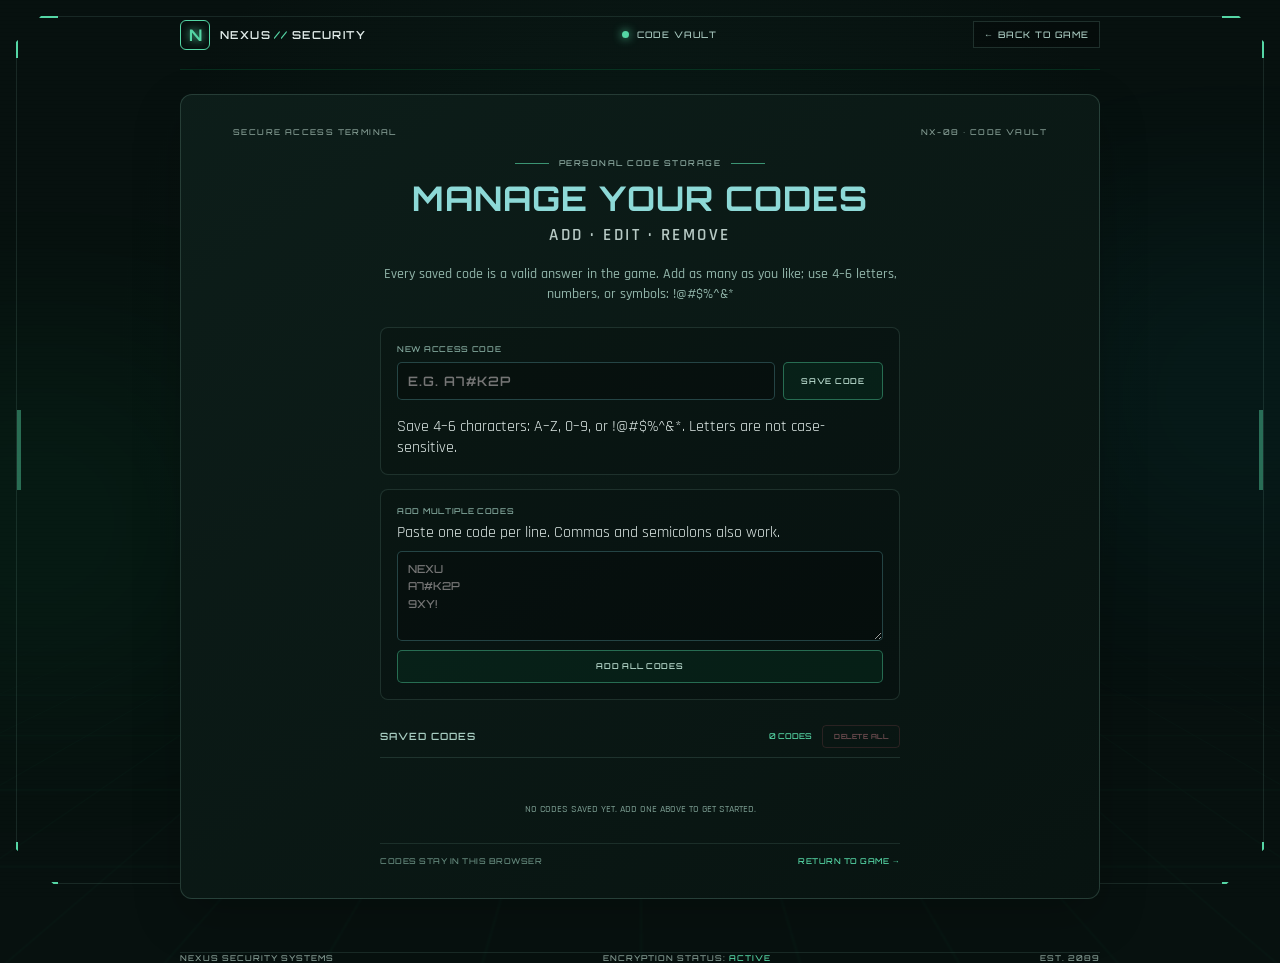
==== codes.html @ 8cc36a63 "make game enter for workshop" ====
<!doctype html>
<html lang="en">

<head>
  <meta charset="utf-8">
  <meta name="viewport" content="width=device-width, initial-scale=1">
  <meta name="theme-color" content="#020c0a">
  <meta name="description" content="Add, edit, and remove your saved secret codes.">
  <title>Code Manager — NEXUS Security</title>
  <link rel="preconnect" href="https://fonts.googleapis.com">
  <link rel="preconnect" href="https://fonts.gstatic.com" crossorigin>
  <link
    href="https://fonts.googleapis.com/css2?family=Orbitron:wght@400;500;600;700;800&family=Rajdhani:wght@400;500;600;700&display=swap"
    rel="stylesheet">
  <link rel="stylesheet" href="css/style.css">
</head>

<body>
  <canvas class="matrix-canvas" id="matrix-canvas" aria-hidden="true"></canvas>
  <div class="ambient ambient--left" aria-hidden="true"></div>
  <div class="ambient ambient--right" aria-hidden="true"></div>
  <div class="scanlines" aria-hidden="true"></div>
  <div class="grid-floor" aria-hidden="true"></div>
  <div class="screen-frame" aria-hidden="true">
    <span class="frame-corner frame-corner--tl"></span>
    <span class="frame-corner frame-corner--tr"></span>
    <span class="frame-corner frame-corner--bl"></span>
    <span class="frame-corner frame-corner--br"></span>
    <span class="frame-light frame-light--left"></span>
    <span class="frame-light frame-light--right"></span>
  </div>

  <main class="app-shell code-manager-shell">
    <header class="topbar">
      <a class="brand" href="index.html" aria-label="NEXUS home">
        <span class="brand-mark" aria-hidden="true">N</span>
        <span class="brand-name">NEXUS<span>//</span>SECURITY</span>
      </a>
      <div class="system-status"><span class="status-dot"></span><span>CODE VAULT</span></div>
      <a class="sound-toggle manager-back-link" href="index.html">← BACK TO GAME</a>
    </header>

    <section class="code-manager-panel" aria-labelledby="manager-title">
      <div class="panel-topline" aria-hidden="true"><span>SECURE ACCESS TERMINAL</span><span>NX-08 · CODE VAULT</span></div>
      <div class="eyebrow"><span class="eyebrow-line"></span> PERSONAL CODE STORAGE <span class="eyebrow-line"></span></div>
      <h1 id="manager-title">MANAGE YOUR CODES</h1>
      <p class="subtitle">ADD · EDIT · REMOVE</p>
      <p class="manager-help">Every saved code is a valid answer in the game. Add as many as you like; use 4–6 letters, numbers, or symbols: !@#$%^&amp;*</p>

      <form class="code-editor-form" id="code-form" autocomplete="off">
        <label for="code-value" id="editor-label">NEW ACCESS CODE</label>
        <div class="code-editor-controls">
          <input id="code-value" name="code" type="text" maxlength="6" inputmode="text"
            autocapitalize="characters" spellcheck="false"
            placeholder="E.G. A7#K2P" aria-describedby="code-format">
          <button class="new-code-button" id="save-code" type="submit">SAVE CODE</button>
          <button class="new-code-button editor-cancel" id="cancel-edit" type="button" hidden>CANCEL</button>
        </div>
        <p id="code-format" class="vault-help">Save 4–6 characters: A–Z, 0–9, or !@#$%^&amp;*. Letters are not case-sensitive.</p>
      </form>

      <form class="bulk-code-form" id="bulk-code-form" autocomplete="off">
        <label for="bulk-code-value">ADD MULTIPLE CODES</label>
        <p class="vault-help">Paste one code per line. Commas and semicolons also work.</p>
        <textarea id="bulk-code-value" rows="4" spellcheck="false"
          placeholder="NEXU&#10;A7#K2P&#10;9XY!"></textarea>
        <button class="new-code-button bulk-save-button" type="submit">ADD ALL CODES</button>
      </form>

      <div class="manager-list-heading">
        <h2>SAVED CODES</h2>
        <div class="manager-list-actions">
          <span id="manager-count">0 CODES</span>
          <button class="code-action code-action--remove delete-all-button" id="delete-all-codes"
            type="button" disabled>DELETE ALL</button>
        </div>
      </div>
      <p class="manager-message" id="manager-message" role="status" aria-live="polite"></p>
      <ul class="managed-codes" id="managed-codes" aria-label="Saved codes"></ul>
      <p class="manager-empty" id="manager-empty">NO CODES SAVED YET. ADD ONE ABOVE TO GET STARTED.</p>

      <div class="manager-footer">
        <span>CODES STAY IN THIS BROWSER</span>
        <a href="index.html">RETURN TO GAME →</a>
      </div>
    </section>

    <footer class="footer"><span>NEXUS SECURITY SYSTEMS</span><span>ENCRYPTION STATUS:
        <strong>ACTIVE</strong></span><span>EST. 2089</span></footer>
  </main>

  <script src="js/codes.js"></script>
</body>

</html>
---- css/style.css ----
:root {
  color-scheme: dark;
  --bg: #020a08;
  --panel: rgba(3, 17, 15, .95);
  --green: #00ff83;
  --green-soft: #05c875;
  --cyan: #00f5ff;
  --text: #d7efea;
  --muted: #77968e;
  --line: rgba(0, 255, 131, .19);
  --mono: "Orbitron", "Arial", sans-serif;
  --body: "Rajdhani", "Arial", sans-serif;
}

* {
  box-sizing: border-box;
}

html {
  overflow-x: clip;
}

body {
  min-width: 320px;
  min-height: 100vh;
  margin: 0;
  overflow-x: hidden;
  background:
    radial-gradient(ellipse at 50% 88%, rgba(0, 255, 117, .12), transparent 40%),
    radial-gradient(ellipse at 50% 38%, rgba(0, 78, 62, .2), transparent 48%),
    var(--bg);
  color: var(--text);
  font-family: var(--body);
}

button,
select,
input {
  font: inherit;
}

button {
  color: inherit;
}

button:focus-visible,
select:focus-visible,
input:focus-visible {
  outline: 2px solid var(--cyan);
  outline-offset: 3px;
}

.matrix-canvas {
  position: fixed;
  inset: 0;
  width: 100%;
  height: 100%;
  opacity: .43;
  pointer-events: none;
}

.scanlines {
  position: fixed;
  inset: 0;
  z-index: 1;
  pointer-events: none;
  opacity: .13;
  background: repeating-linear-gradient(0deg, transparent 0 3px, rgba(0, 0, 0, .4) 4px);
}

.ambient {
  position: fixed;
  z-index: 0;
  width: 30vw;
  height: 40vh;
  pointer-events: none;
  filter: blur(80px);
  opacity: .12;
}

.ambient--left {
  left: -12vw;
  top: 38%;
  background: #00ff83;
}

.ambient--right {
  right: -12vw;
  top: 24%;
  background: #00eaff;
}

.grid-floor {
  position: fixed;
  z-index: 0;
  left: -30%;
  bottom: -34vh;
  width: 160%;
  height: 63vh;
  transform: perspective(350px) rotateX(58deg);
  transform-origin: center top;
  opacity: .25;
  background-image:
    linear-gradient(rgba(0, 255, 131, .35) 1px, transparent 1px),
    linear-gradient(90deg, rgba(0, 255, 131, .35) 1px, transparent 1px);
  background-size: 64px 42px;
  mask-image: linear-gradient(transparent, #000 22%, #000 74%, transparent);
  animation: floor-glow 4s ease-in-out infinite alternate;
}

@keyframes floor-glow {
  from {
    opacity: .16;
  }

  to {
    opacity: .34;
  }
}

.screen-frame {
  position: fixed;
  z-index: 1;
  inset: 16px;
  border: 1px solid rgba(0, 255, 131, .28);
  pointer-events: none;
  clip-path: polygon(0 3%, 2% 0, 98% 0, 100% 3%, 100% 96%, 97% 100%, 3% 100%, 0 96%);
}

.frame-corner {
  position: absolute;
  width: 42px;
  height: 42px;
  border-color: var(--green);
  border-style: solid;
  filter: drop-shadow(0 0 5px var(--green));
}

.frame-corner--tl {
  top: -1px;
  left: -1px;
  border-width: 2px 0 0 2px;
}

.frame-corner--tr {
  top: -1px;
  right: -1px;
  border-width: 2px 2px 0 0;
}

.frame-corner--bl {
  bottom: -1px;
  left: -1px;
  border-width: 0 0 2px 2px;
}

.frame-corner--br {
  bottom: -1px;
  right: -1px;
  border-width: 0 2px 2px 0;
}

.frame-light {
  position: absolute;
  top: 50%;
  width: 4px;
  height: 80px;
  transform: translateY(-50%);
  background: var(--green);
  box-shadow: 0 0 9px 3px rgba(0, 255, 131, .62);
}

.frame-light--left {
  left: 0;
}

.frame-light--right {
  right: 0;
}

.app-shell {
  position: relative;
  z-index: 2;
  width: min(760px, calc(100% - 64px));
  min-height: 100vh;
  margin: auto;
  display: grid;
  grid-template-columns: minmax(0, 1fr);
  grid-template-rows: 64px 1fr 38px;
  gap: 20px;
}

.topbar {
  grid-column: 1 / -1;
  display: flex;
  align-items: center;
  justify-content: space-between;
  border-bottom: 1px solid rgba(0, 255, 131, .12);
}

.brand {
  display: inline-flex;
  align-items: center;
  gap: 10px;
  text-decoration: none;
  color: var(--text);
}

.brand-mark {
  display: grid;
  place-items: center;
  width: 30px;
  height: 30px;
  border: 1px solid var(--green);
  color: var(--green);
  font: 700 16px var(--mono);
  clip-path: polygon(20% 0, 100% 0, 100% 80%, 80% 100%, 0 100%, 0 20%);
  text-shadow: 0 0 8px var(--green);
}

.brand-name {
  font: 600 11px var(--mono);
  letter-spacing: 1.4px;
}

.brand-name span {
  color: var(--green);
  padding: 0 3px;
}

.system-status,
.sound-toggle {
  display: flex;
  align-items: center;
  gap: 8px;
  font: 500 9px var(--mono);
  letter-spacing: 1px;
  color: #a4c4bb;
}

.status-dot {
  width: 7px;
  height: 7px;
  border-radius: 50%;
  background: var(--green);
  box-shadow: 0 0 10px var(--green);
  animation: pulse 1.5s infinite;
}

@keyframes pulse {
  50% {
    opacity: .45;
    box-shadow: 0 0 3px var(--green);
  }
}

.sound-toggle {
  padding: 7px 10px;
  border: 1px solid var(--line);
  background: rgba(0, 0, 0, .25);
  cursor: pointer;
  transition: .2s;
}

.sound-toggle:hover,
.sound-toggle[aria-pressed="true"] {
  border-color: var(--green);
  color: var(--green);
}

.sound-icon {
  font-size: 16px;
}

.game-panel {
  position: relative;
  align-self: center;
  min-width: 0;
  padding: 24px clamp(22px, 4vw, 48px) 20px;
  border: 1px solid rgba(0, 244, 255, .57);
  background: linear-gradient(145deg, rgba(4, 27, 23, .95), rgba(2, 15, 13, .97) 45%, rgba(3, 22, 18, .97));
  box-shadow: 0 0 24px rgba(0, 245, 255, .15), inset 0 0 32px rgba(0, 255, 131, .035);
  clip-path: polygon(0 5%, 6% 0, 43% 0, 45% 1.3%, 55% 1.3%, 57% 0, 94% 0, 100% 5%, 100% 95%, 94% 100%, 6% 100%, 0 95%);
}

.game-panel::before {
  content: "";
  position: absolute;
  inset: 4px;
  border: 1px solid rgba(0, 255, 131, .23);
  clip-path: inherit;
  pointer-events: none;
}

.panel-topline,
.panel-bottomline {
  position: relative;
  z-index: 1;
  display: flex;
  justify-content: space-between;
  color: #56867a;
  font: 500 8px var(--mono);
  letter-spacing: 1.4px;
}

.panel-bottomline {
  justify-content: center;
  align-items: center;
  gap: 10px;
  margin-top: 16px;
  color: #438174;
}

.panel-bottomline span:first-child,
.panel-bottomline span:last-child {
  width: 45px;
  height: 1px;
  background: var(--green);
  opacity: .7;
}

.panel-bracket {
  position: absolute;
  z-index: 1;
  width: 23px;
  height: 23px;
  border-color: var(--cyan);
  border-style: solid;
  filter: drop-shadow(0 0 5px var(--cyan));
}

.panel-bracket--tl {
  top: 3px;
  left: 3px;
  border-width: 2px 0 0 2px;
}

.panel-bracket--tr {
  top: 3px;
  right: 3px;
  border-width: 2px 2px 0 0;
}

.panel-bracket--bl {
  bottom: 3px;
  left: 3px;
  border-width: 0 0 2px 2px;
}

.panel-bracket--br {
  bottom: 3px;
  right: 3px;
  border-width: 0 2px 2px 0;
}

.eyebrow {
  display: flex;
  align-items: center;
  justify-content: center;
  gap: 10px;
  margin-top: 21px;
  color: #5da79c;
  font: 500 8px var(--mono);
  letter-spacing: 2px;
}

.eyebrow-line {
  width: 34px;
  height: 1px;
  background: var(--green);
  opacity: .65;
}

h1 {
  margin: 7px 0 0;
  color: var(--cyan);
  text-align: center;
  font: 700 clamp(22px, 3vw, 34px) var(--mono);
  letter-spacing: 1px;
  text-shadow: 0 0 8px rgba(0, 245, 255, .7), 0 0 24px rgba(0, 245, 255, .26);
}

.subtitle {
  margin: 5px 0 18px;
  color: #b2d0ca;
  text-align: center;
  font: 600 17px var(--body);
  letter-spacing: 2.5px;
}

#guess-form {
  display: flex;
  flex-direction: column;
  align-items: center;
}

.input-caption {
  display: flex;
  justify-content: space-between;
  width: min(100%, 610px);
  margin-bottom: 9px;
  color: #83b1a6;
  font: 500 8px var(--mono);
  letter-spacing: 1.1px;
}

.input-caption span:last-child {
  color: #50796f;
}

.code-inputs {
  display: flex;
  justify-content: center;
  gap: clamp(5px, .75vw, 10px);
  width: 100%;
}

.code-slot {
  width: clamp(30px, 5vw, 53px);
  height: clamp(44px, 6vw, 58px);
  min-width: 0;
  padding: 0;
  border: 1px solid rgba(0, 245, 255, .77);
  border-radius: 8px;
  background: rgba(0, 35, 31, .64);
  color: #e7fffb;
  text-align: center;
  text-transform: uppercase;
  caret-color: var(--green);
  font: 600 clamp(17px, 2.5vw, 25px) var(--mono);
  box-shadow: inset 0 0 11px rgba(0, 245, 255, .07), 0 0 7px rgba(0, 245, 255, .13);
  transition: .18s ease;
}

.code-slot::placeholder {
  color: rgba(194, 229, 222, .76);
  opacity: 1;
}

.code-slot:hover,
.code-slot:focus {
  border-color: var(--cyan);
  box-shadow: 0 0 13px rgba(0, 245, 255, .49), inset 0 0 14px rgba(0, 245, 255, .13);
  outline: none;
}

.code-slot.filled {
  border-color: var(--green);
  box-shadow: inset 0 0 12px rgba(0, 255, 131, .11), 0 0 8px rgba(0, 255, 131, .25);
}

.code-slot.invalid {
  animation: slot-shake .28s ease;
  border-color: #ff5e76;
}

@keyframes slot-shake {
  25% {
    transform: translateX(-3px);
  }

  75% {
    transform: translateX(3px);
  }
}

.enter-button {
  position: relative;
  display: flex;
  align-items: center;
  justify-content: center;
  gap: 12px;
  width: min(260px, 80%);
  height: 49px;
  margin: 19px auto 0;
  border: 2px solid var(--green);
  border-radius: 9px;
  background: linear-gradient(100deg, rgba(0, 255, 131, .07), rgba(0, 255, 131, .16), rgba(0, 255, 131, .07));
  color: #e7fff5;
  cursor: pointer;
  font: 700 19px var(--mono);
  letter-spacing: 2px;
  box-shadow: inset 0 0 17px rgba(0, 255, 131, .1), 0 0 12px rgba(0, 255, 131, .2);
  transition: .2s ease;
}

.enter-button:hover {
  background: rgba(0, 255, 131, .19);
  box-shadow: inset 0 0 22px rgba(0, 255, 131, .18), 0 0 23px rgba(0, 255, 131, .5);
  transform: translateY(-1px);
}

.enter-button:disabled {
  opacity: .72;
  cursor: wait;
  transform: none;
}

.button-arrow {
  font-size: 25px;
  line-height: 1;
  transform: rotate(180deg);
}

.button-loader {
  display: none;
  width: 15px;
  height: 15px;
  border: 2px solid rgba(220, 255, 238, .3);
  border-top-color: var(--green);
  border-radius: 50%;
  animation: spin .7s linear infinite;
}

.enter-button.is-loading .button-arrow {
  display: none;
}

.enter-button.is-loading .button-loader {
  display: inline-block;
}

@keyframes spin {
  to {
    transform: rotate(360deg);
  }
}

.feedback {
  display: flex;
  align-items: center;
  justify-content: center;
  gap: 8px;
  min-height: 30px;
  margin: 8px auto 2px;
  color: #7d9e94;
  font: 500 9px var(--mono);
  letter-spacing: .45px;
  text-align: center;
}

.feedback-indicator {
  width: 6px;
  height: 6px;
  flex: 0 0 6px;
  border-radius: 50%;
  background: #638177;
}

.feedback.success {
  color: var(--green);
}

.feedback.success .feedback-indicator {
  background: var(--green);
  box-shadow: 0 0 9px var(--green);
}

.feedback.error {
  color: #ff7285;
}

.feedback.error .feedback-indicator {
  background: #ff7285;
  box-shadow: 0 0 8px #ff7285;
}

.feedback.hint {
  color: var(--cyan);
}

.feedback.hint .feedback-indicator {
  background: var(--cyan);
  box-shadow: 0 0 8px var(--cyan);
}

.game-actions {
  display: flex;
  justify-content: center;
  gap: 25px;
  margin: 4px 0 17px;
}

.text-button {
  padding: 4px 0;
  border: 0;
  background: none;
  color: #83a99e;
  cursor: pointer;
  font: 500 8px var(--mono);
  letter-spacing: .7px;
  transition: color .18s;
}

.text-button:hover {
  color: var(--green);
}

.text-button>span:first-child {
  margin-right: 4px;
  color: var(--green);
  font-size: 14px;
  vertical-align: -1px;
}

.hint-count {
  margin-left: 4px;
  color: var(--cyan);
}

.attempts-section {
  max-width: 610px;
  margin: 0 auto;
  border-top: 1px solid rgba(0, 255, 131, .17);
}

.section-heading {
  display: flex;
  justify-content: space-between;
  padding: 9px 0 5px;
  color: #70948a;
  font: 500 8px var(--mono);
  letter-spacing: 1px;
}

.section-heading span:last-child {
  color: #4b7167;
}

.attempts-list {
  display: flex;
  flex-direction: column;
  gap: 4px;
  max-height: 103px;
  overflow-y: auto;
  scrollbar-color: #126d4a transparent;
  scrollbar-width: thin;
}

.empty-log {
  margin: 4px 0 7px;
  color: #55766c;
  text-align: center;
  font: 500 8px var(--mono);
  letter-spacing: 1px;
}

.attempt-row {
  display: grid;
  grid-template-columns: 35px minmax(0, 1fr) 130px;
  align-items: center;
  min-height: 27px;
  padding: 2px 8px;
  border: 1px solid rgba(0, 255, 131, .09);
  background: rgba(0, 0, 0, .2);
  animation: log-in .25s ease both;
}

.attempt-row.latest {
  border-color: rgba(0, 255, 131, .28);
}

@keyframes log-in {
  from {
    opacity: 0;
    transform: translateY(-4px);
  }

  to {
    opacity: 1;
    transform: translateY(0);
  }
}

.attempt-number {
  color: #4c766b;
  font: 500 8px var(--mono);
}

.attempt-code {
  display: flex;
  gap: 5px;
  color: #d8f8ef;
  font: 600 11px var(--mono);
  letter-spacing: 1px;
}

.attempt-feedback {
  display: flex;
  justify-content: flex-end;
  gap: 8px;
  color: #78a397;
  font: 500 8px var(--mono);
}

.exact-match {
  color: var(--green);
}

.misplaced-match {
  color: var(--cyan);
}

.wrong-shake {
  animation: panel-shake .32s ease;
}

@keyframes panel-shake {

  20%,
  60% {
    transform: translateX(-4px);
  }

  40%,
  80% {
    transform: translateX(4px);
  }
}

.footer {
  grid-column: 1 / -1;
  display: flex;
  align-items: center;
  justify-content: space-between;
  align-self: end;
  border-top: 1px solid rgba(0, 255, 131, .11);
  color: #476d63;
  font: 500 8px var(--mono);
  letter-spacing: 1px;
}

.footer strong {
  color: var(--green);
  font-weight: 500;
}

.new-code-button {
  width: 100%;
  min-height: 33px;
  border: 1px solid rgba(0, 255, 131, .4);
  background: rgba(0, 255, 131, .055);
  color: #a9d8c6;
  cursor: pointer;
  font: 500 8px var(--mono);
  letter-spacing: .7px;
  transition: .2s;
}

.new-code-button span {
  margin-right: 6px;
  color: var(--green);
  font-size: 13px;
  vertical-align: -1px;
}

.new-code-button:hover {
  border-color: var(--green);
  background: rgba(0, 255, 131, .14);
  color: var(--green);
  box-shadow: 0 0 10px rgba(0, 255, 131, .12);
}

.text-button {
  text-decoration: none;
}

.code-manager-shell {
  width: min(760px, calc(100% - 48px));
  grid-template-columns: minmax(0, 1fr);
  grid-template-rows: 64px 1fr 38px;
  gap: 20px;
}

.manager-back-link {
  text-decoration: none;
}

.code-manager-panel {
  align-self: center;
  padding: 27px clamp(20px, 5vw, 52px) 25px;
  border: 1px solid rgba(0, 245, 255, .5);
  background: linear-gradient(145deg, rgba(4, 27, 23, .95), rgba(2, 15, 13, .97) 45%, rgba(3, 22, 18, .97));
  box-shadow: 0 0 24px rgba(0, 245, 255, .12), inset 0 0 32px rgba(0, 255, 131, .035);
}

.code-manager-panel h1 {
  margin-top: 9px;
}

.manager-help {
  max-width: 520px;
  margin: 7px auto 22px;
  color: #91b4a9;
  text-align: center;
  font: 500 14px/1.45 var(--body);
}

.code-editor-form {
  max-width: 520px;
  margin: 0 auto;
  padding: 16px;
  border: 1px solid rgba(0, 255, 131, .2);
  background: rgba(0, 0, 0, .2);
}

.code-editor-form>label {
  display: block;
  margin-bottom: 8px;
  color: #84a99e;
  font: 500 8px var(--mono);
  letter-spacing: .7px;
}

.code-editor-controls {
  display: flex;
  gap: 8px;
}

.code-editor-controls input {
  flex: 1;
  min-width: 0;
  min-height: 38px;
  padding: 8px 10px;
  border: 1px solid rgba(0, 245, 255, .35);
  background: rgba(0, 0, 0, .35);
  color: #c6f5e3;
  text-transform: uppercase;
  font: 600 13px var(--mono);
  letter-spacing: 1px;
}

.code-editor-controls input:focus {
  border-color: var(--cyan);
  outline: none;
  box-shadow: 0 0 8px rgba(0, 245, 255, .16);
}

.code-editor-controls input[aria-invalid="true"] {
  border-color: #ff7285;
}

.code-editor-controls .new-code-button {
  width: auto;
  min-width: 100px;
  padding-inline: 12px;
}

.code-editor-controls .editor-cancel {
  border-color: rgba(255, 114, 133, .4);
  color: #ff9aa8;
}

.code-editor-controls .editor-cancel:hover {
  border-color: #ff7285;
  color: #ff7285;
}

.code-editor-form .vault-help {
  margin-bottom: 0;
}

.manager-list-heading {
  display: flex;
  align-items: center;
  justify-content: space-between;
  max-width: 520px;
  margin: 25px auto 0;
  padding-bottom: 9px;
  border-bottom: 1px solid rgba(0, 255, 131, .2);
}

.manager-list-heading h2 {
  margin: 0;
  color: #a7ccc1;
  font: 600 10px var(--mono);
  letter-spacing: 1px;
}

.manager-list-heading span {
  color: var(--green);
  font: 500 8px var(--mono);
}

.manager-message,
.manager-empty {
  max-width: 520px;
  min-height: 18px;
  margin: 9px auto;
  color: #63a98b;
  font: 500 10px var(--body);
}

.manager-message.is-error {
  color: #ff7285;
}

.manager-empty {
  color: #78998e;
  text-align: center;
}

.managed-codes {
  display: grid;
  gap: 7px;
  max-width: 520px;
  margin: 0 auto;
  padding: 0;
  list-style: none;
}

.managed-code {
  display: flex;
  align-items: center;
  justify-content: space-between;
  gap: 12px;
  min-height: 44px;
  padding: 7px 10px;
  border: 1px solid rgba(0, 255, 131, .15);
  background: rgba(0, 0, 0, .2);
}

.managed-code-value {
  overflow-wrap: anywhere;
  color: #c6f5e3;
  font: 600 13px var(--mono);
  letter-spacing: 2px;
}

.managed-code-actions {
  display: flex;
  gap: 7px;
}

.code-action {
  padding: 6px 8px;
  border: 1px solid rgba(0, 245, 255, .28);
  background: transparent;
  color: var(--cyan);
  cursor: pointer;
  font: 500 7px var(--mono);
  letter-spacing: .5px;
}

.code-action:hover {
  border-color: var(--green);
  color: var(--green);
}

.code-action--remove {
  border-color: rgba(255, 114, 133, .3);
  color: #ff9aa8;
}

.code-action--remove:hover {
  border-color: #ff7285;
  color: #ff7285;
}

.manager-footer {
  display: flex;
  justify-content: space-between;
  gap: 12px;
  max-width: 520px;
  margin: 22px auto 0;
  padding-top: 12px;
  border-top: 1px solid rgba(0, 255, 131, .12);
  color: #63877b;
  font: 500 8px var(--mono);
  letter-spacing: .5px;
}

.manager-footer a {
  color: var(--green);
  text-decoration: none;
}

.manager-footer a:hover {
  color: var(--cyan);
}

.code-manager-shell .footer {
  grid-column: 1;
}

.victory-overlay {
  position: fixed;
  z-index: 5;
  inset: 0;
  display: grid;
  place-items: center;
  padding: 20px;
  background: rgba(0, 10, 7, .87);
  backdrop-filter: blur(7px);
  opacity: 0;
  visibility: hidden;
  transition: opacity .35s, visibility .35s;
}

.victory-overlay.visible {
  opacity: 1;
  visibility: visible;
}

.victory-overlay.visible::before {
  content: "";
  position: absolute;
  inset: 0;
  background: radial-gradient(ellipse, rgba(0, 255, 131, .2), transparent 61%);
  animation: victory-flash 1.2s ease both;
  pointer-events: none;
}

@keyframes victory-flash {
  0% {
    opacity: 0;
  }

  20% {
    opacity: 1;
  }

  100% {
    opacity: .35;
  }
}

.victory-content {
  position: relative;
  width: min(440px, 100%);
  padding: 42px 25px 35px;
  border: 1px solid var(--green);
  background: rgba(2, 18, 13, .97);
  text-align: center;
  box-shadow: 0 0 30px rgba(0, 255, 131, .25), inset 0 0 28px rgba(0, 255, 131, .07);
  clip-path: polygon(0 5%, 7% 0, 93% 0, 100% 5%, 100% 95%, 93% 100%, 7% 100%, 0 95%);
  animation: victory-in .5s ease both;
}

@keyframes victory-in {
  from {
    transform: scale(.9);
    opacity: 0;
  }

  to {
    transform: scale(1);
    opacity: 1;
  }
}

.victory-symbol {
  display: grid;
  place-items: center;
  width: 56px;
  height: 56px;
  margin: 0 auto 16px;
  border: 1px solid var(--green);
  border-radius: 50%;
  color: var(--green);
  font: 400 28px var(--mono);
  box-shadow: 0 0 20px rgba(0, 255, 131, .34);
}

.victory-content>p:first-of-type {
  margin: 0 0 8px;
  color: var(--green);
  font: 500 9px var(--mono);
  letter-spacing: 2px;
}

.victory-content h2 {
  margin: 0;
  color: var(--cyan);
  font: 700 clamp(21px, 5vw, 30px) var(--mono);
  text-shadow: 0 0 13px rgba(0, 245, 255, .5);
}

.victory-code {
  margin: 17px 0 8px;
  color: #f0fff8;
  font: 600 23px var(--mono);
  letter-spacing: 7px;
}

.victory-score {
  color: #95bdb0;
  font: 500 11px var(--mono);
  letter-spacing: 1px;
}

.victory-content button {
  margin-top: 15px;
  padding: 12px 23px;
  border: 1px solid var(--green);
  background: rgba(0, 255, 131, .11);
  color: var(--green);
  cursor: pointer;
  font: 600 10px var(--mono);
  letter-spacing: 1.5px;
}

.victory-content button:hover {
  background: rgba(0, 255, 131, .24);
  box-shadow: 0 0 13px rgba(0, 255, 131, .3);
}

.toast {
  position: fixed;
  z-index: 7;
  left: 50%;
  bottom: 30px;
  max-width: calc(100% - 32px);
  padding: 10px 15px;
  transform: translate(-50%, 15px);
  border: 1px solid rgba(0, 245, 255, .5);
  background: rgba(2, 20, 18, .96);
  color: var(--cyan);
  font: 500 9px var(--mono);
  letter-spacing: .5px;
  text-align: center;
  opacity: 0;
  visibility: hidden;
  transition: .2s;
}

.toast.visible {
  transform: translate(-50%, 0);
  opacity: 1;
  visibility: visible;
}

body.game-won {
  animation: screen-win .8s ease;
}

@keyframes screen-win {

  0%,
  100% {
    filter: none;
  }

  20% {
    filter: brightness(1.7) sepia(.35) hue-rotate(70deg);
  }
}

@media (min-width: 1200px) and (min-height: 800px) {
  .app-shell {
    gap: 24px;
    grid-template-rows: 70px 1fr 40px;
  }

  .game-panel {
    padding-top: 29px;
    padding-bottom: 24px;
  }

  .code-slot {
    width: 54px;
    height: 60px;
  }
}

@media (max-width: 900px) {
  .app-shell {
    width: min(760px, calc(100% - 48px));
    gap: 18px;
  }

  .game-panel {
    padding-inline: 23px;
  }

  .game-meta {
    gap: 13px;
    padding-inline: 12px;
  }

  .meta-item {
    gap: 5px;
  }

  .meta-label {
    font-size: 7px;
  }
}

@media (max-width: 680px) {
  .screen-frame {
    inset: 7px;
  }

  .app-shell {
    width: min(500px, calc(100% - 32px));
    grid-template-columns: minmax(0, 1fr);
    grid-template-rows: 54px auto 34px;
    gap: 16px;
    padding-bottom: 6px;
  }

  .topbar {
    grid-column: 1;
  }

  .game-panel {
    grid-row: 2;
    padding: 20px 16px 16px;
  }

  .footer {
    grid-row: 3;
    font-size: 7px;
  }

  .footer span:last-child {
    display: none;
  }

  .attempt-row {
    grid-template-columns: 29px minmax(0, 1fr) 110px;
  }

  .code-manager-shell {
    width: min(500px, calc(100% - 32px));
    grid-template-rows: 54px auto 34px;
  }

  .code-manager-panel {
    padding: 21px 14px;
  }

  .manager-back-link {
    padding-inline: 7px;
    font-size: 7px;
  }

  .code-editor-controls {
    flex-wrap: wrap;
  }

  .code-editor-controls input {
    flex-basis: 100%;
  }

  .manager-footer {
    font-size: 7px;
  }
}

@media (max-width: 420px) {
  .app-shell {
    width: calc(100% - 24px);
  }

  .brand-name {
    font-size: 9px;
  }

  .system-status,
  .sound-toggle {
    font-size: 7px;
  }

  .game-panel {
    padding-inline: 12px;
  }

  .eyebrow {
    font-size: 7px;
    letter-spacing: 1.2px;
  }

  .game-meta {
    gap: 7px;
    padding-inline: 8px;
  }

  .meta-item {
    flex-direction: column;
    gap: 3px;
  }

  .meta-label {
    font-size: 6px;
  }

  .meta-item strong {
    font-size: 10px;
  }

  .code-inputs {
    gap: 4px;
  }

  .code-slot {
    width: clamp(24px, 7.3vw, 30px);
    height: 43px;
    border-radius: 6px;
    font-size: 15px;
  }

  .input-caption {
    font-size: 7px;
  }

  .game-actions {
    gap: 14px;
  }

  .text-button {
    font-size: 7px;
  }

  .stats-grid {
    grid-template-columns: repeat(4, 1fr);
    gap: 5px;
  }

  .stat strong {
    font-size: 13px;
  }

  .stat span {
    font-size: 6px;
    letter-spacing: .3px;
  }

  .code-manager-shell {
    width: calc(100% - 24px);
  }

  .manager-back-link {
    font-size: 6px;
    padding-inline: 5px;
  }

  .managed-code {
    align-items: flex-start;
    flex-direction: column;
  }

  .managed-code-actions {
    width: 100%;
  }

  .code-action {
    flex: 1;
  }

  .manager-footer {
    flex-direction: column;
  }
}

@media (prefers-reduced-motion: reduce) {

  *,
  *::before,
  *::after {
    scroll-behavior: auto !important;
    animation-duration: .01ms !important;
    animation-iteration-count: 1 !important;
    transition-duration: .01ms !important;
  }
}

:root {
  --bg: #07110f;
  --panel: #0c1715;
  --green: #55d6a5;
  --green-soft: #37b987;
  --cyan: #75cbd2;
  --text: #e1ece9;
  --muted: #91a8a2;
  --line: rgba(136, 190, 173, .2);
}

body {
  background:
    radial-gradient(ellipse at 50% 35%, rgba(32, 92, 75, .16), transparent 58%),
    var(--bg);
}

.matrix-canvas {
  opacity: .08;
}

.scanlines {
  opacity: .02;
}

.ambient {
  opacity: .045;
  filter: blur(100px);
}

.grid-floor {
  opacity: .05;
  animation: none;
}

.screen-frame {
  border-color: rgba(136, 190, 173, .14);
}

.frame-corner {
  filter: none;
}

.frame-light {
  opacity: .45;
  box-shadow: none;
}

.app-shell {
  width: min(920px, calc(100% - 64px));
}

.brand-mark {
  clip-path: none;
  border-radius: 6px;
}

.status-dot {
  animation: none;
}

.game-panel,
.code-manager-panel {
  border: 1px solid rgba(136, 190, 173, .22);
  border-radius: 12px;
  background: linear-gradient(145deg, rgba(13, 30, 26, .98), rgba(8, 20, 17, .98));
  box-shadow: 0 18px 48px rgba(0, 0, 0, .22);
  clip-path: none;
}

.game-panel::before {
  inset: 5px;
  border-color: rgba(136, 190, 173, .08);
  border-radius: 8px;
  clip-path: none;
}

.panel-bracket {
  width: 14px;
  height: 14px;
  border-color: rgba(117, 203, 210, .55);
  filter: none;
}

.eyebrow {
  color: #8ca9a0;
  letter-spacing: 1.5px;
}

h1 {
  color: #8dd9d7;
  text-shadow: none;
}

.subtitle {
  color: #b7c9c4;
}

.panel-topline,
.panel-bottomline {
  color: #80988f;
}

.panel-bottomline span:first-child,
.panel-bottomline span:last-child {
  background: #55d6a5;
}

.input-caption {
  color: #91aaa2;
  font-size: 9px;
}

.feedback {
  font-size: 10px;
}

.text-button {
  font-size: 10px;
}

.section-heading {
  font-size: 9px;
}

.empty-log {
  font-size: 9px;
}

.footer {
  font-size: 8px;
}

.code-slot {
  border-color: rgba(117, 203, 210, .38);
  border-radius: 6px;
  background: rgba(4, 13, 11, .7);
  box-shadow: none;
}

.code-slot:hover,
.code-slot:focus {
  border-color: var(--cyan);
  box-shadow: 0 0 0 3px rgba(117, 203, 210, .1);
}

.code-slot.filled {
  border-color: var(--green);
  box-shadow: inset 0 0 0 1px rgba(85, 214, 165, .16);
}

.enter-button {
  border-width: 1px;
  border-radius: 6px;
  background: rgba(85, 214, 165, .1);
  box-shadow: none;
}

.enter-button:hover {
  background: rgba(85, 214, 165, .17);
  box-shadow: 0 5px 16px rgba(0, 0, 0, .18);
}

.feedback {
  color: #a4b9b2;
}

.game-actions {
  gap: 28px;
}

.text-button {
  color: #a4b9b2;
  font-size: 9px;
}

.text-button:hover {
  color: var(--green);
}

.attempts-section {
  border-color: rgba(136, 190, 173, .16);
}

.section-heading {
  color: #a1b5ae;
}

.attempts-list {
  max-height: 150px;
}

.attempt-row {
  border-color: rgba(136, 190, 173, .1);
  background: rgba(0, 0, 0, .14);
}

.attempt-row.latest {
  border-color: rgba(85, 214, 165, .3);
}

.footer {
  border-color: rgba(136, 190, 173, .14);
  color: #829991;
}

.footer strong {
  color: var(--green);
}

.footer a {
  color: inherit;
  text-decoration: none;
}

.footer a:hover {
  color: var(--cyan);
}

.code-manager-panel {
  padding: 32px clamp(20px, 5vw, 52px);
}

.code-editor-form {
  border-color: rgba(136, 190, 173, .17);
  border-radius: 8px;
  background: rgba(0, 0, 0, .14);
}

.code-editor-controls input {
  border-color: rgba(117, 203, 210, .28);
  border-radius: 5px;
  background: rgba(0, 0, 0, .22);
}

.code-editor-controls input:focus {
  box-shadow: 0 0 0 3px rgba(117, 203, 210, .1);
}

.new-code-button {
  border-color: rgba(85, 214, 165, .42);
  border-radius: 5px;
  color: #c1e3d6;
}

.new-code-button:hover {
  box-shadow: none;
}

.manager-list-heading {
  border-color: rgba(136, 190, 173, .17);
}

.managed-code {
  border-color: rgba(136, 190, 173, .13);
  border-radius: 5px;
  background: rgba(0, 0, 0, .13);
}

.code-action {
  border-radius: 4px;
}

.manager-footer {
  border-color: rgba(136, 190, 173, .14);
}

.manager-footer a {
  color: var(--green);
}

.victory-overlay {
  background: rgba(3, 10, 9, .82);
}

.victory-overlay.visible::before {
  background: radial-gradient(ellipse, rgba(85, 214, 165, .1), transparent 61%);
}

.victory-content {
  border-color: rgba(85, 214, 165, .5);
  border-radius: 12px;
  background: #0c1715;
  box-shadow: 0 18px 50px rgba(0, 0, 0, .32);
  clip-path: none;
}

.victory-symbol {
  box-shadow: none;
}

.victory-content h2 {
  color: var(--cyan);
  text-shadow: none;
}

.victory-content button {
  border-radius: 5px;
}

.victory-content button:hover {
  box-shadow: none;
}

.toast {
  border-color: rgba(117, 203, 210, .38);
  border-radius: 6px;
  background: #0c1715;
}

@media (max-width: 900px) {
  .app-shell {
    width: min(760px, calc(100% - 48px));
  }
}

@media (max-width: 680px) {
  .app-shell {
    width: min(500px, calc(100% - 32px));
  }

  .game-panel {
    border-radius: 10px;
  }

  .code-manager-panel {
    padding: 24px 16px;
  }

  .code-editor-controls .new-code-button {
    flex: 1;
  }
}

@media (max-width: 420px) {
  .app-shell {
    width: calc(100% - 24px);
  }

  .brand {
    gap: 6px;
  }

  .brand-mark {
    width: 25px;
    height: 25px;
    font-size: 13px;
  }

  .brand-name {
    font-size: 7px;
    letter-spacing: .6px;
  }

  .system-status,
  .sound-toggle {
    gap: 4px;
    font-size: 6px;
    letter-spacing: .5px;
  }

  .sound-toggle {
    padding: 5px 6px;
  }

  .game-actions {
    gap: 18px;
  }

  .text-button {
    font-size: 9px;
  }
}

.bulk-code-form {
  max-width: 520px;
  margin: 14px auto 0;
  padding: 16px;
  border: 1px solid rgba(136, 190, 173, .17);
  border-radius: 8px;
  background: rgba(0, 0, 0, .14);
}
.bulk-code-form > label { display: block; color: #84a99e; font: 500 8px var(--mono); letter-spacing: .7px; }
.bulk-code-form .vault-help { margin: 6px 0 8px; }
.bulk-code-form textarea {
  display: block;
  width: 100%;
  min-height: 84px;
  resize: vertical;
  padding: 9px 10px;
  border: 1px solid rgba(117, 203, 210, .28);
  border-radius: 5px;
  background: rgba(0, 0, 0, .22);
  color: #c6f5e3;
  font: 500 11px/1.6 var(--mono);
}
.bulk-code-form textarea:focus { border-color: var(--cyan); outline: none; box-shadow: 0 0 0 3px rgba(117, 203, 210, .1); }
.bulk-save-button { margin-top: 9px; }
.manager-list-actions { display: flex; align-items: center; gap: 10px; }
.delete-all-button { min-width: 78px; }
.delete-all-button:disabled { opacity: .45; cursor: not-allowed; }

@media (max-width: 680px) {
  .code-editor-controls .new-code-button { flex: 1; }
}

@media (max-width: 420px) {
  .manager-list-actions { gap: 6px; }
  .delete-all-button { min-width: 68px; padding-inline: 5px; font-size: 6px; }
}
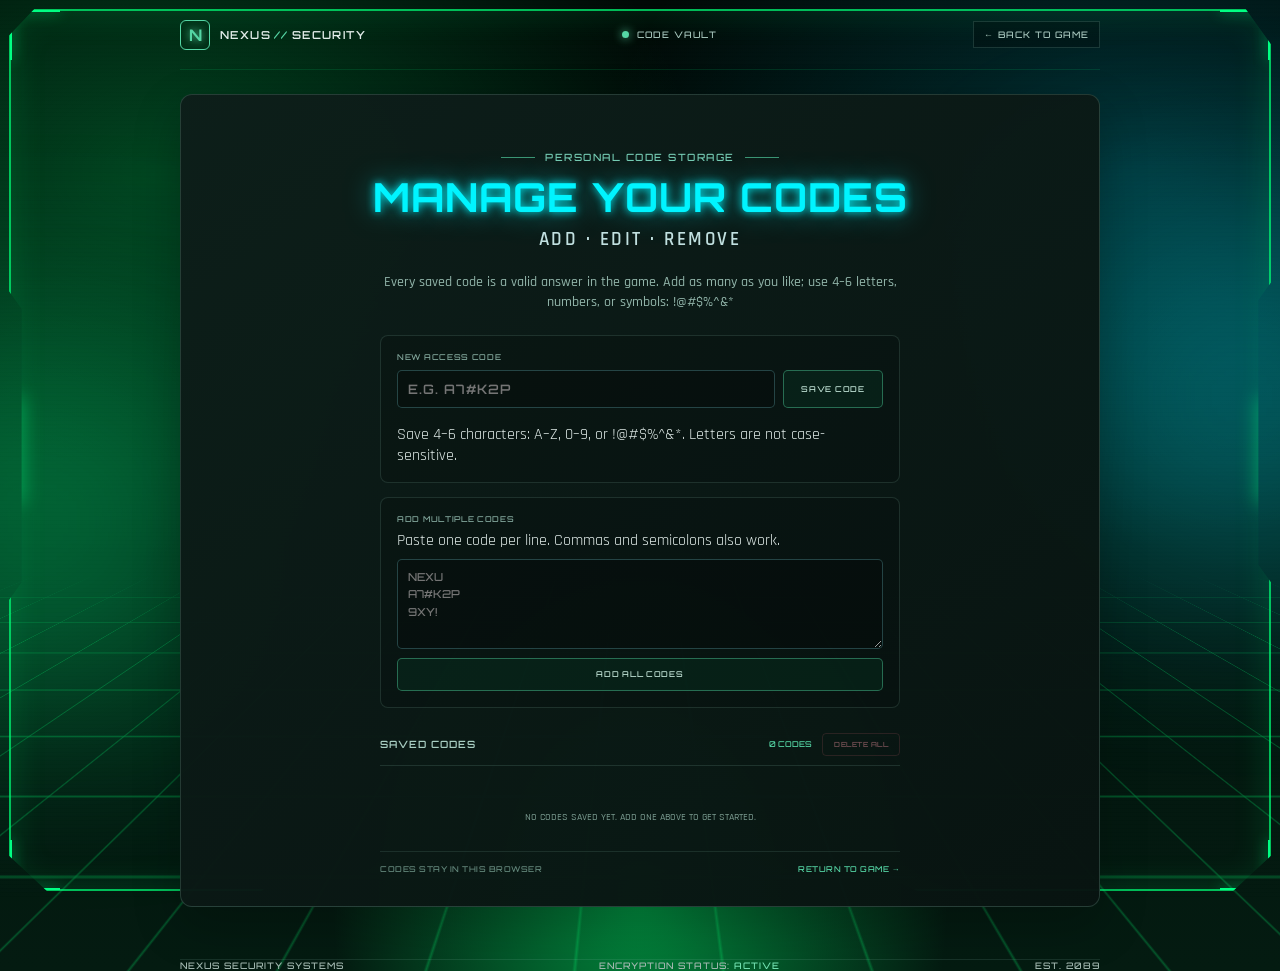
==== commit 09a31a03: "make can installation" ====
--- a/codes.html
+++ b/codes.html
@@ -6,7 +6,13 @@
   <meta name="viewport" content="width=device-width, initial-scale=1">
   <meta name="theme-color" content="#020c0a">
   <meta name="description" content="Add, edit, and remove your saved secret codes.">
+  <meta name="apple-mobile-web-app-capable" content="yes">
+  <meta name="apple-mobile-web-app-status-bar-style" content="black-translucent">
+  <meta name="apple-mobile-web-app-title" content="NEXUS Security">
   <title>Code Manager — NEXUS Security</title>
+  <link rel="manifest" href="manifest.webmanifest">
+  <link rel="icon" href="icons/icon.svg" type="image/svg+xml">
+  <link rel="apple-touch-icon" href="icons/icon-192.png">
   <link rel="preconnect" href="https://fonts.googleapis.com">
   <link rel="preconnect" href="https://fonts.gstatic.com" crossorigin>
   <link
@@ -37,6 +43,7 @@
         <span class="brand-name">NEXUS<span>//</span>SECURITY</span>
       </a>
       <div class="system-status"><span class="status-dot"></span><span>CODE VAULT</span></div>
+      <button class="install-button" id="install-button" type="button" hidden>INSTALL</button>
       <a class="sound-toggle manager-back-link" href="index.html">← BACK TO GAME</a>
     </header>
 
@@ -90,6 +97,7 @@
   </main>
 
   <script src="js/codes.js"></script>
+  <script src="js/pwa.js"></script>
 </body>
 
 </html>
--- a/css/style.css
+++ b/css/style.css
@@ -229,7 +229,8 @@
 }
 
 .system-status,
-.sound-toggle {
+.sound-toggle,
+.install-button {
   display: flex;
   align-items: center;
   gap: 8px;
@@ -260,6 +261,24 @@
   background: rgba(0, 0, 0, .25);
   cursor: pointer;
   transition: .2s;
+}
+
+.install-button {
+  padding: 7px 10px;
+  border: 1px solid var(--line);
+  background: rgba(0, 0, 0, .25);
+  color: var(--green);
+  cursor: pointer;
+  transition: .2s;
+}
+
+.install-button:hover {
+  border-color: var(--green);
+  background: rgba(0, 255, 131, .08);
+}
+
+.install-button[hidden] {
+  display: none;
 }
 
 .sound-toggle:hover,
@@ -1236,6 +1255,10 @@
     font-size: 7px;
   }
 
+  .code-manager-shell .system-status {
+    display: none;
+  }
+
   .code-editor-controls {
     flex-wrap: wrap;
   }
@@ -1259,8 +1282,13 @@
   }
 
   .system-status,
-  .sound-toggle {
+  .sound-toggle,
+  .install-button {
     font-size: 7px;
+  }
+
+  .install-button {
+    padding: 6px;
   }
 
   .game-panel {
@@ -1379,30 +1407,36 @@
 
 body {
   background:
-    radial-gradient(ellipse at 50% 35%, rgba(32, 92, 75, .16), transparent 58%),
+    radial-gradient(ellipse at 12% 25%, rgba(0, 255, 131, .42), transparent 38%),
+    radial-gradient(ellipse at 88% 18%, rgba(0, 229, 255, .34), transparent 39%),
+    radial-gradient(ellipse at 52% 88%, rgba(0, 255, 131, .32), transparent 44%),
+    radial-gradient(ellipse at 50% 38%, rgba(0, 112, 82, .3), transparent 58%),
     var(--bg);
 }
 
 .matrix-canvas {
-  opacity: .08;
+  opacity: .52;
 }
 
 .scanlines {
-  opacity: .02;
+  opacity: .045;
 }
 
 .ambient {
-  opacity: .045;
-  filter: blur(100px);
+  opacity: .3;
+  filter: blur(76px);
 }
 
 .grid-floor {
-  opacity: .05;
+  opacity: .32;
   animation: none;
+  background-image:
+    linear-gradient(rgba(0, 255, 131, .42) 1px, transparent 1px),
+    linear-gradient(90deg, rgba(0, 255, 131, .42) 1px, transparent 1px);
 }
 
 .screen-frame {
-  border-color: rgba(136, 190, 173, .14);
+  border-color: rgba(85, 214, 165, .3);
 }
 
 .frame-corner {
@@ -1721,13 +1755,15 @@
   }
 
   .system-status,
-  .sound-toggle {
+  .sound-toggle,
+  .install-button {
     gap: 4px;
     font-size: 6px;
     letter-spacing: .5px;
   }
 
-  .sound-toggle {
+  .sound-toggle,
+  .install-button {
     padding: 5px 6px;
   }
 
@@ -1775,4 +1811,624 @@
 @media (max-width: 420px) {
   .manager-list-actions { gap: 6px; }
   .delete-all-button { min-width: 68px; padding-inline: 5px; font-size: 6px; }
+}
+
+.game-panel {
+  padding: 28px clamp(22px, 5vw, 56px) 24px;
+}
+
+.panel-topline,
+.panel-bottomline {
+  color: #a4bbb3;
+  font-size: 10px;
+  letter-spacing: 1px;
+}
+
+.eyebrow {
+  margin-top: 24px;
+  color: #b4c9c2;
+  font-size: 10px;
+}
+
+h1 {
+  color: #a4e4df;
+  font-size: clamp(24px, 4vw, 36px);
+}
+
+.subtitle {
+  margin-bottom: 20px;
+  color: #d3e2dd;
+  font-size: 19px;
+}
+
+.game-instructions {
+  display: grid;
+  gap: 7px;
+  max-width: 610px;
+  margin: 0 auto 20px;
+  padding: 14px 16px;
+  border: 1px solid rgba(136, 190, 173, .2);
+  border-left: 3px solid var(--green);
+  border-radius: 6px;
+  background: rgba(0, 0, 0, .2);
+  color: #d2e0db;
+  font: 500 14px/1.45 var(--body);
+}
+
+.game-instructions > strong {
+  color: #d5e5df;
+  font: 600 10px var(--mono);
+  letter-spacing: 1px;
+}
+
+.match-legend {
+  display: flex;
+  flex-wrap: wrap;
+  gap: 5px 18px;
+  color: #b5c7c1;
+  font-size: 13px;
+}
+
+.legend-exact {
+  color: #73e2b2;
+}
+
+.legend-misplaced {
+  color: #9adfe5;
+}
+
+.input-caption {
+  margin-bottom: 11px;
+  color: #c0d2cc;
+  font-size: 10px;
+}
+
+.input-caption span:last-child {
+  color: #a4bbb3;
+}
+
+.code-inputs {
+  gap: clamp(8px, 1.2vw, 12px);
+}
+
+.code-slot {
+  width: clamp(40px, 5.5vw, 56px);
+  height: 58px;
+  border-color: rgba(154, 223, 229, .55);
+  color: #f0f7f4;
+  font-size: 25px;
+}
+
+.code-slot::placeholder {
+  color: #a9beb7;
+}
+
+.enter-button {
+  width: min(320px, 100%);
+  min-height: 52px;
+  margin-top: 20px;
+  background: rgba(85, 214, 165, .16);
+  color: #f2fff9;
+  font-size: 17px;
+}
+
+.feedback {
+  min-height: 42px;
+  margin: 12px auto 4px;
+  color: #c0d1cb;
+  font-size: 12px;
+  line-height: 1.4;
+}
+
+.game-actions {
+  display: grid;
+  grid-template-columns: repeat(2, minmax(0, 1fr));
+  gap: 12px;
+  margin: 6px auto 20px;
+}
+
+.text-button {
+  min-height: 42px;
+  padding: 8px 10px;
+  border: 1px solid rgba(136, 190, 173, .24);
+  border-radius: 5px;
+  background: rgba(0, 0, 0, .15);
+  color: #d0ded9;
+  font-size: 10px;
+  letter-spacing: .45px;
+}
+
+.text-button:hover:not(:disabled) {
+  border-color: var(--green);
+  background: rgba(85, 214, 165, .08);
+}
+
+.text-button:disabled {
+  cursor: not-allowed;
+  opacity: .58;
+}
+
+.section-heading {
+  padding: 11px 0 8px;
+  color: #c2d2cc;
+  font-size: 10px;
+}
+
+.section-heading span:last-child {
+  color: #a4bbb3;
+}
+
+.attempts-list {
+  max-height: 180px;
+}
+
+.empty-log {
+  margin: 8px 0 12px;
+  color: #b2c4bd;
+  font-size: 10px;
+}
+
+.attempt-row {
+  min-height: 34px;
+  padding: 4px 10px;
+}
+
+.attempt-number,
+.attempt-feedback {
+  font-size: 10px;
+}
+
+.attempt-code {
+  font-size: 13px;
+}
+
+.footer {
+  color: #a2b8b0;
+  font-size: 9px;
+}
+
+.footer strong {
+  color: #73e2b2;
+}
+
+@media (max-width: 680px) {
+  .game-panel {
+    padding: 22px 18px 18px;
+  }
+
+  .game-instructions {
+    padding: 12px;
+  }
+
+  .match-legend {
+    display: grid;
+    gap: 3px;
+  }
+}
+
+@media (max-width: 420px) {
+  .app-shell {
+    width: calc(100% - 24px);
+  }
+
+  .topbar {
+    gap: 6px;
+  }
+
+  .brand-name {
+    font-size: 8px;
+    letter-spacing: .7px;
+  }
+
+  .system-status,
+  .sound-toggle {
+    font-size: 7px;
+    letter-spacing: .4px;
+  }
+
+  .sound-toggle {
+    padding: 6px;
+  }
+
+  .game-panel {
+    padding-inline: 13px;
+  }
+
+  .eyebrow {
+    font-size: 8px;
+    letter-spacing: .8px;
+  }
+
+  .game-instructions {
+    font-size: 13px;
+  }
+
+  .code-inputs {
+    gap: 5px;
+  }
+
+  .code-slot {
+    width: clamp(37px, 11vw, 43px);
+    height: 51px;
+    font-size: 21px;
+  }
+
+  .text-button {
+    padding-inline: 6px;
+    font-size: 9px;
+  }
+}
+
+@media (max-width: 360px) {
+  .system-status {
+    display: none;
+  }
+}
+
+body {
+  position: relative;
+  isolation: isolate;
+  background-color: #010906;
+  background-image:
+    radial-gradient(ellipse at 50% 92%, rgba(0, 255, 109, .48), transparent 34%),
+    radial-gradient(ellipse at 12% 18%, rgba(0, 255, 112, .23), transparent 34%),
+    radial-gradient(ellipse at 88% 18%, rgba(0, 214, 255, .18), transparent 33%),
+    linear-gradient(180deg, #010906 0%, #03140e 48%, #041b11 100%);
+}
+
+.matrix-canvas {
+  z-index: -1;
+  opacity: .76;
+  mask-image: radial-gradient(ellipse at 50% 48%, transparent 0 26%, rgba(0, 0, 0, .35) 43%, #000 78%);
+}
+
+.ambient--left {
+  opacity: .34;
+  filter: blur(100px);
+}
+
+.ambient--right {
+  opacity: .3;
+  filter: blur(100px);
+}
+
+.grid-floor {
+  left: -20%;
+  bottom: -31vh;
+  width: 140%;
+  height: 67vh;
+  transform: perspective(420px) rotateX(59deg);
+  opacity: .43;
+  background-size: 58px 38px;
+  background-image:
+    linear-gradient(rgba(0, 255, 113, .58) 1px, transparent 1px),
+    linear-gradient(90deg, rgba(0, 255, 113, .58) 1px, transparent 1px);
+  mask-image: linear-gradient(transparent, #000 17%, #000 73%, transparent);
+}
+
+.screen-frame {
+  inset: 9px;
+  border: 2px solid rgba(0, 255, 119, .72);
+  clip-path: polygon(0 3%, 2% 0, 98% 0, 100% 4%, 100% 31%, 99% 33%, 99% 63%, 100% 65%, 100% 96%, 97% 100%, 72% 100%, 69% 98%, 22% 98%, 20% 100%, 3% 100%, 0 96%, 0 67%, 1% 65%, 1% 34%, 0 32%);
+  box-shadow: inset 0 0 36px rgba(0, 255, 119, .16), 0 0 20px rgba(0, 255, 119, .24);
+}
+
+.frame-corner {
+  width: 50px;
+  height: 50px;
+  border-color: #00ff83;
+  filter: drop-shadow(0 0 7px rgba(0, 255, 131, .9));
+}
+
+.frame-light {
+  width: 7px;
+  height: 94px;
+  background: #00ff83;
+  box-shadow: 0 0 18px 6px rgba(0, 255, 131, .8);
+}
+
+.game-panel {
+  overflow: visible;
+  padding: 32px clamp(22px, 5vw, 58px) 25px;
+  border: 2px solid rgba(0, 247, 255, .84);
+  border-radius: 0;
+  background:
+    linear-gradient(145deg, rgba(0, 22, 17, .97), rgba(0, 12, 10, .97) 53%, rgba(0, 23, 15, .97));
+  box-shadow:
+    0 0 0 1px rgba(0, 255, 131, .42),
+    0 0 18px rgba(0, 247, 255, .55),
+    0 0 44px rgba(0, 255, 131, .25),
+    inset 0 0 36px rgba(0, 255, 131, .08);
+  clip-path: polygon(0 9%, 6% 0, 42% 0, 44% 1.5%, 56% 1.5%, 58% 0, 94% 0, 100% 9%, 100% 91%, 94% 100%, 6% 100%, 0 91%);
+}
+
+.game-panel::before {
+  inset: 6px;
+  border: 1px solid rgba(0, 255, 131, .38);
+  border-radius: 0;
+  clip-path: polygon(0 9%, 6% 0, 42% 0, 44% 1.5%, 56% 1.5%, 58% 0, 94% 0, 100% 9%, 100% 91%, 94% 100%, 6% 100%, 0 91%);
+}
+
+.panel-bracket {
+  width: 28px;
+  height: 28px;
+  border-color: #00f7ff;
+  filter: drop-shadow(0 0 8px rgba(0, 247, 255, .95));
+}
+
+.panel-topline,
+.panel-bottomline {
+  color: #83b9aa;
+}
+
+.eyebrow {
+  color: #76cbb3;
+}
+
+h1 {
+  color: #00f4ff;
+  font-size: clamp(24px, 4vw, 40px);
+  text-shadow: 0 0 8px rgba(0, 247, 255, .95), 0 0 28px rgba(0, 247, 255, .55);
+}
+
+.subtitle {
+  color: #c1e0e0;
+}
+
+.game-instructions {
+  border: 0;
+  border-left: 2px solid rgba(0, 255, 131, .65);
+  border-radius: 0;
+  background: linear-gradient(90deg, rgba(0, 255, 131, .06), transparent 85%);
+  color: #aac9bd;
+}
+
+.game-instructions > strong {
+  color: #7aab9a;
+}
+
+.match-legend {
+  color: #9ab9ad;
+}
+
+.code-slot {
+  border: 2px solid rgba(0, 247, 255, .82);
+  border-radius: 10px;
+  background: rgba(0, 24, 21, .94);
+  box-shadow: 0 0 10px rgba(0, 247, 255, .28), inset 0 0 14px rgba(0, 247, 255, .1);
+}
+
+.code-slot:hover,
+.code-slot:focus {
+  border-color: #b0ffff;
+  box-shadow: 0 0 0 2px rgba(0, 247, 255, .18), 0 0 20px rgba(0, 247, 255, .7);
+}
+
+.enter-button {
+  min-height: 56px;
+  border: 2px solid #00ff83;
+  border-radius: 10px;
+  background: linear-gradient(100deg, rgba(0, 255, 131, .1), rgba(0, 255, 131, .22), rgba(0, 255, 131, .1));
+  box-shadow: 0 0 15px rgba(0, 255, 131, .42), inset 0 0 16px rgba(0, 255, 131, .12);
+  font-size: 19px;
+}
+
+.enter-button:hover {
+  border-color: #a4ffd5;
+  background: rgba(0, 255, 131, .25);
+  box-shadow: 0 0 25px rgba(0, 255, 131, .7), inset 0 0 22px rgba(0, 255, 131, .18);
+}
+
+.text-button {
+  border-color: rgba(0, 255, 131, .34);
+  background: rgba(0, 19, 14, .7);
+}
+
+.attempt-row {
+  border-color: rgba(0, 255, 131, .2);
+  background: rgba(0, 12, 9, .55);
+}
+
+.attempt-row.latest {
+  border-color: rgba(0, 255, 131, .55);
+  box-shadow: inset 0 0 12px rgba(0, 255, 131, .08);
+}
+
+@media (max-width: 680px) {
+  .screen-frame {
+    inset: 6px;
+  }
+
+  .game-panel {
+    padding: 26px 18px 22px;
+    clip-path: polygon(0 5%, 6% 0, 42% 0, 44% 1%, 56% 1%, 58% 0, 94% 0, 100% 5%, 100% 95%, 94% 100%, 6% 100%, 0 95%);
+  }
+
+  .game-panel::before {
+    clip-path: polygon(0 5%, 6% 0, 42% 0, 44% 1%, 56% 1%, 58% 0, 94% 0, 100% 5%, 100% 95%, 94% 100%, 6% 100%, 0 95%);
+  }
+
+  .panel-bracket {
+    width: 20px;
+    height: 20px;
+  }
+
+  .grid-floor {
+    bottom: -24vh;
+    height: 52vh;
+  }
+}
+
+@media (max-width: 420px) {
+  .game-panel {
+    padding: 23px 13px 19px;
+  }
+
+  .code-inputs {
+    gap: 5px;
+  }
+
+  .code-slot {
+    width: clamp(35px, 10.8vw, 42px);
+    height: 49px;
+  }
+
+  .panel-topline,
+  .panel-bottomline {
+    font-size: 8px;
+    letter-spacing: .45px;
+  }
+
+  .frame-corner {
+    width: 32px;
+    height: 32px;
+  }
+}
+
+.game-stage {
+  grid-row: 2;
+  display: grid;
+  align-content: center;
+  gap: 12px;
+  min-width: 0;
+  width: 100%;
+}
+
+.game-panel {
+  grid-row: auto;
+  width: min(760px, 100%);
+  justify-self: center;
+  padding: 34px clamp(22px, 5vw, 58px) 25px;
+}
+
+.panel-topline,
+.panel-bottomline {
+  display: none;
+}
+
+.game-panel h1 {
+  margin-top: 6px;
+}
+
+.game-panel .subtitle {
+  margin-bottom: 20px;
+}
+
+.game-panel .input-caption {
+  margin-bottom: 12px;
+  color: #b7d5cc;
+}
+
+.game-panel .input-caption span:last-child {
+  color: #7fb2a2;
+}
+
+.game-panel .code-inputs {
+  gap: clamp(8px, 1.2vw, 12px);
+}
+
+.game-panel .code-slot {
+  width: clamp(48px, 5.2vw, 66px);
+  height: 66px;
+  font-size: 30px;
+}
+
+.game-panel .enter-button {
+  width: min(320px, 88%);
+  margin-top: 23px;
+}
+
+.game-support {
+  display: grid;
+  grid-template-columns: minmax(0, 1.1fr) minmax(0, 1fr);
+  gap: 8px 20px;
+  width: min(820px, 100%);
+  margin: 0 auto;
+  padding: 11px clamp(16px, 3vw, 28px) 12px;
+  border-top: 1px solid rgba(0, 255, 131, .32);
+  background: linear-gradient(90deg, rgba(0, 22, 15, .55), rgba(0, 14, 12, .72), rgba(0, 22, 15, .55));
+  box-shadow: 0 0 22px rgba(0, 255, 131, .08);
+}
+
+.game-support .game-instructions {
+  align-content: center;
+  gap: 4px;
+  margin: 0;
+  padding: 4px 12px;
+  border-left-color: rgba(0, 255, 131, .5);
+  font-size: 13px;
+}
+
+.game-support .match-legend {
+  gap: 3px 12px;
+  font-size: 12px;
+}
+
+.game-support-tools {
+  display: grid;
+  align-content: center;
+  gap: 5px;
+  min-width: 0;
+}
+
+.game-support .feedback {
+  min-height: 30px;
+  margin: 0;
+  font-size: 11px;
+}
+
+.game-support .game-actions {
+  gap: 8px;
+  margin: 0;
+}
+
+.game-support .text-button {
+  min-height: 36px;
+  padding: 6px 8px;
+  font-size: 9px;
+}
+
+.game-support .attempts-section {
+  grid-column: 1 / -1;
+  border-top-color: rgba(0, 255, 131, .2);
+}
+
+.game-support .section-heading {
+  padding: 7px 0 5px;
+}
+
+.game-support .attempts-list {
+  max-height: 66px;
+}
+
+.game-support .empty-log {
+  margin: 4px 0;
+}
+
+@media (max-width: 680px) {
+  .game-stage {
+    gap: 10px;
+  }
+
+  .game-support {
+    grid-template-columns: minmax(0, 1fr);
+    gap: 5px;
+    padding: 10px 12px;
+  }
+
+  .game-support .attempts-section {
+    grid-column: 1;
+  }
+}
+
+@media (max-width: 420px) {
+  .game-panel .code-slot {
+    width: clamp(36px, 10.4vw, 44px);
+    height: 50px;
+    font-size: 22px;
+  }
+
+  .game-support .game-instructions {
+    padding-inline: 8px;
+  }
 }
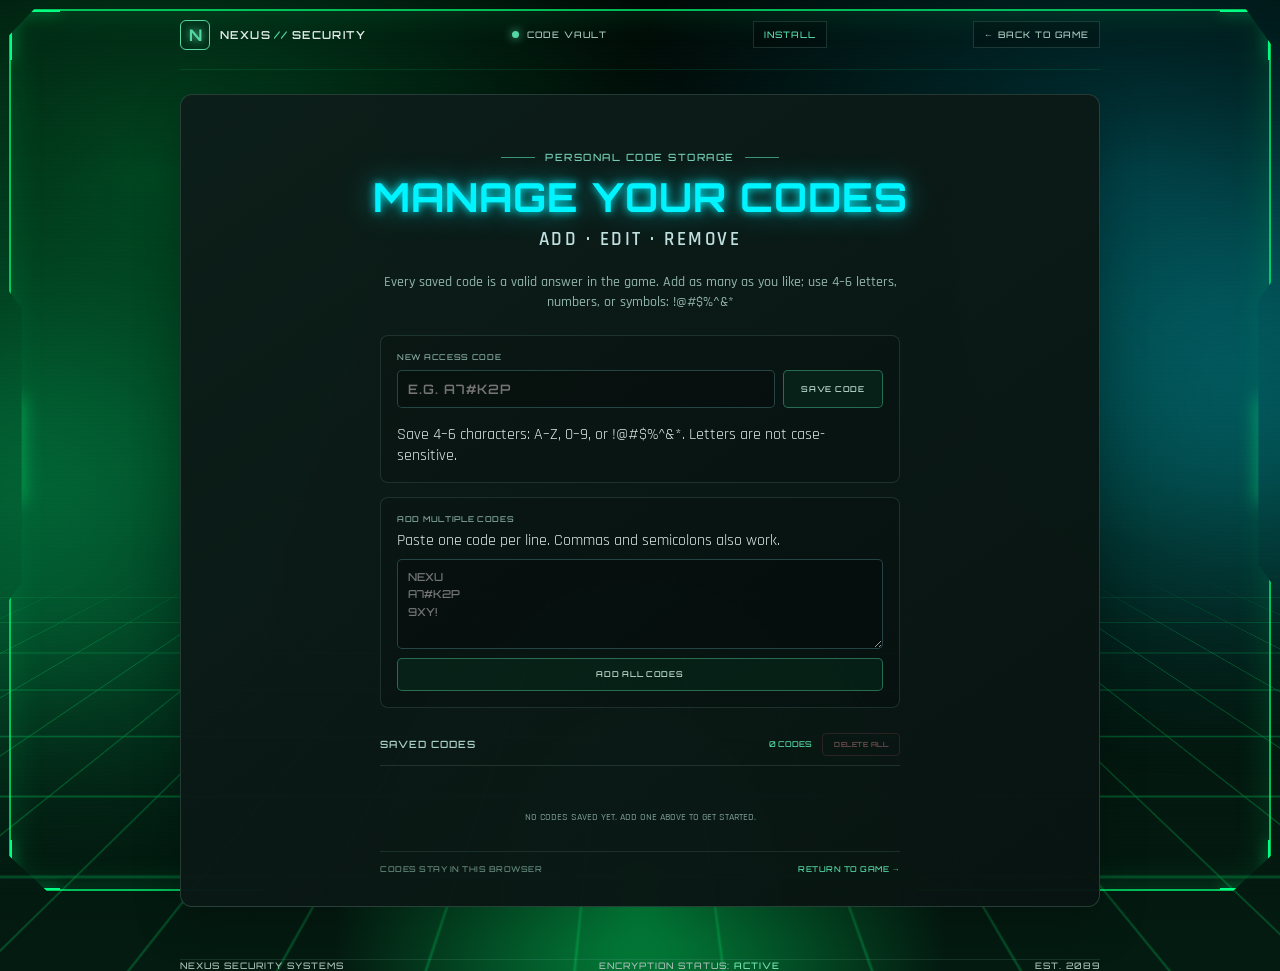
==== commit 6dc0267b: "make can installation v2" ====
--- a/codes.html
+++ b/codes.html
@@ -43,7 +43,7 @@
         <span class="brand-name">NEXUS<span>//</span>SECURITY</span>
       </a>
       <div class="system-status"><span class="status-dot"></span><span>CODE VAULT</span></div>
-      <button class="install-button" id="install-button" type="button" hidden>INSTALL</button>
+      <button class="install-button" id="install-button" type="button">INSTALL</button>
       <a class="sound-toggle manager-back-link" href="index.html">← BACK TO GAME</a>
     </header>
 
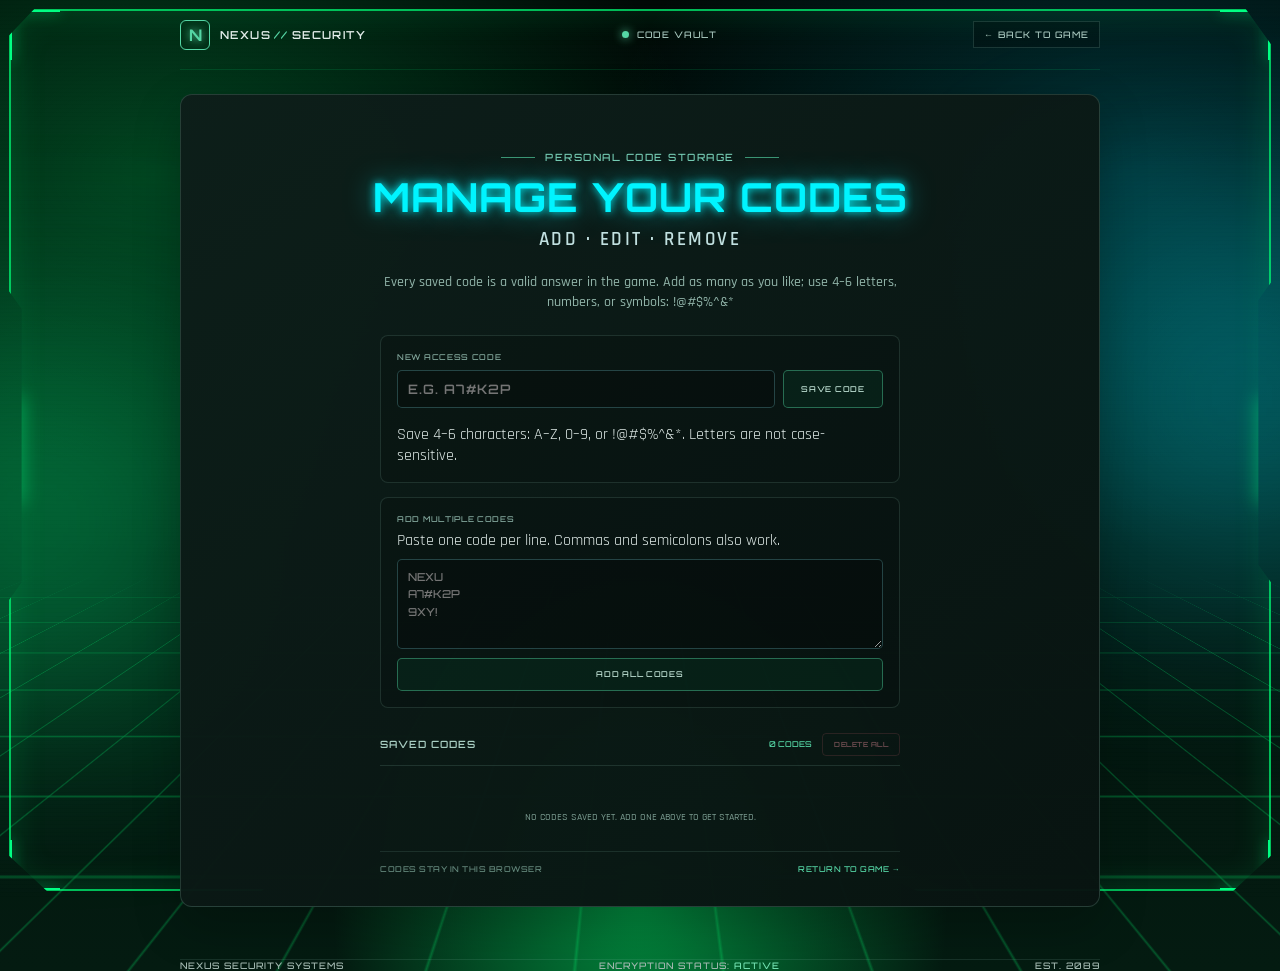
==== commit b88ba029: "make can installation v1" ====
--- a/codes.html
+++ b/codes.html
@@ -43,7 +43,7 @@
         <span class="brand-name">NEXUS<span>//</span>SECURITY</span>
       </a>
       <div class="system-status"><span class="status-dot"></span><span>CODE VAULT</span></div>
-      <button class="install-button" id="install-button" type="button">INSTALL</button>
+      <button class="install-button" id="install-button" type="button" hidden>INSTALL</button>
       <a class="sound-toggle manager-back-link" href="index.html">← BACK TO GAME</a>
     </header>
 
--- a/css/style.css
+++ b/css/style.css
@@ -264,17 +264,27 @@
 }
 
 .install-button {
-  padding: 7px 10px;
-  border: 1px solid var(--line);
-  background: rgba(0, 0, 0, .25);
-  color: var(--green);
+  min-width: 76px;
+  min-height: 34px;
+  justify-content: center;
+  padding: 7px 12px;
+  border: 1px solid rgba(0, 255, 131, .72);
+  background:
+    linear-gradient(rgba(2, 12, 10, .58), rgba(2, 12, 10, .72)),
+    url("../images/install-button.png") center 48% / cover;
+  color: #b7ffd9;
   cursor: pointer;
   transition: .2s;
+  text-shadow: 0 0 8px #00ff83, 0 1px 3px #000;
+  box-shadow: inset 0 0 12px rgba(0, 255, 131, .12);
 }
 
 .install-button:hover {
   border-color: var(--green);
-  background: rgba(0, 255, 131, .08);
+  background:
+    linear-gradient(rgba(2, 12, 10, .36), rgba(2, 12, 10, .56)),
+    url("../images/install-button.png") center 48% / cover;
+  box-shadow: 0 0 12px rgba(0, 255, 131, .38), inset 0 0 12px rgba(0, 255, 131, .2);
 }
 
 .install-button[hidden] {
